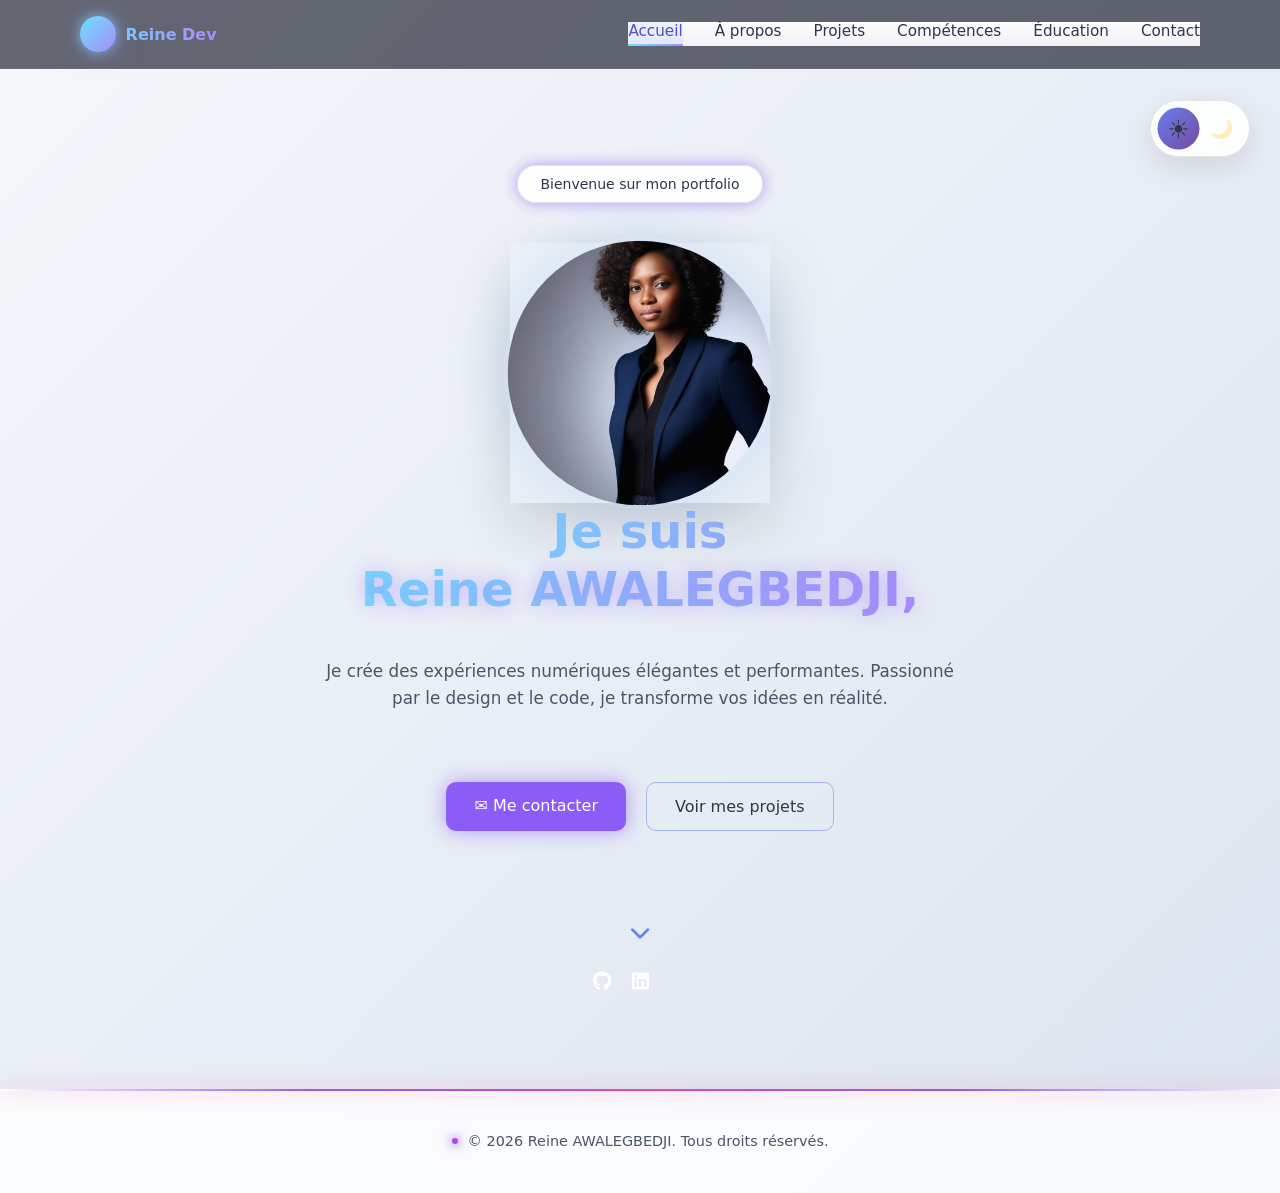
==== index.html @ 07e27770 "Add files via upload" ====
<!DOCTYPE html>
<html lang="fr">
<head>
  <meta charset="UTF-8">
  <meta name="viewport" content="width=device-width, initial-scale=1.0">
   <meta name="description" content="Bienvenue sur mon portfolio de développeuse web. Découvrez mes projets, compétences et parcours académique. Contactez-moi pour collaborer sur vos idées numériques.">
   <meta name="keywords" content="Reine Dev, portfolio, développeuse web, projets, compétences, éducation, contact">
   <meta name="author" content="Reine Awalegbedji">
  <title>Reine | Portfolio</title>
  <link rel="stylesheet" href="style.css">
  <link rel="stylesheet" href="responsive.css">
  <link rel="stylesheet" href="theme.css">
  <link rel="stylesheet" href="mobile-menu.css">
  <link
  rel="stylesheet"
  href="https://cdnjs.cloudflare.com/ajax/libs/font-awesome/6.5.1/css/all.min.css"
/>

</head>
<body>

<div class="page-transition">

  
  <header class="header">
  <div class="header-inner">

    <!-- LOGO -->
    <div class="logo">
      <span class="logo-icon"></span>
      <span class="logo-text">Reine Dev</span>
    </div>

    <!-- NAVIGATION -->
    <nav class="nav">
      <a href="index.html" class="active">Accueil</a>
      <a href="apropos.html">À propos</a>
      <a href="projets.html">Projets</a>
      <a href="competences.html">Compétences</a>
      <a href="education.html"> Éducation</a>
      <a href="contact.html">Contact</a>
    </nav>

  </div>
</header>


<section class="home-hero">
  <div class="hero-profile">

  <!-- Badge -->
  <div class="welcome-badge">
    Bienvenue sur mon portfolio
  </div>

  <!-- Photo -->
  <div class="profile-wrapper">
    <div class="halo"></div>
    <img src="photo-reine.jpg" alt="Photo de profil" class="profile-img">
  </div>

  <!-- Titre -->
  <h1 class="hero-title">
    Je suis <br>
    <span>Reine AWALEGBEDJI,</span>
  </h1>

  <!-- Slogan -->
  <p class="hero-text">
    Je crée des expériences numériques élégantes et performantes.
    Passionné par le design et le code, je transforme vos idées en réalité.
  </p>

  <!-- Boutons -->
  <div class="hero-buttons">
    <a href="contact.html" class="btn btn-primary">
      ✉ Me contacter
    </a>

    <a href="projets.html" class="btn btn-outline">
      Voir mes projets
    </a>
  </div>

<!-- Flèche -->
<div class="scroll-indicator">
  <i class="fas fa-chevron-down"></i>
</div>

 <!-- Réseaux sociaux -->
  <div class="socials hero-socials">
   <a href=""><i class="fab fa-github"></i></a>
   <a href="www.linkedin.com/in/reine-awalegbedji-b7b94b384"><i class="fab fa-linkedin"></i></a>
   <a href="mailto:ayawaviawalebgedji@gmail.com"><i class="fas fa-envelope"></i></a>
  </div>

  
 
</section>

<footer class="footer">
  <div class="pulse-dot"></div>
  <p class="copyright">
    <span class="glow-dot"></span>
    © 2026 Reine AWALEGBEDJI. Tous droits réservés.
  </p>
  
</footer>


</div>

<script src="index.js"></script>
<script src="theme.js"></script>
<script src="mobile-menu.js"></script>
</body>
</html>
---- style.css ----
/* =========================
   RESET & BASE
========================= */
* {
  margin: 0;
  padding: 0;
  box-sizing: border-box;
  font-family: "Inter", system-ui, sans-serif;
  max-width: 100%;
}

html, body {
  overflow-x: hidden;
  max-width: 100vw;
  width: 100%;
}

body {
  background: radial-gradient(circle at top, #0f172a, #020617);
  color: #e5e7eb;
  min-height: 100vh;
}

/* =========================
   VARIABLES – NEON AURORA
========================= */
:root {
  --primary: #6ae3ff;
  --secondary: #a78bfa;
  --accent: #22d3ee;
  --text: #e5e7eb;
  --muted: #9ca3af;
  --card-bg: rgba(15, 23, 42, 0.6);
  --blur: blur(14px);
}

/* =========================
   PAGE TRANSITION
========================= */
.page-transition {
  opacity: 0;
  transform: translateY(16px) scale(0.98);
  animation: pageIn 0.9s cubic-bezier(0.4, 0, 0.2, 1) forwards;
}

@keyframes pageIn {
  to {
    opacity: 1;
    transform: translateY(0) scale(1);
  }
}

.fade-out {
  opacity: 0;
  transform: translateY(-16px) scale(0.98);
  transition: all 0.45s cubic-bezier(0.4, 0, 0.2, 1);
}

/* =========================
   NAVBAR
========================= */
.navbar {
  display: flex;
  justify-content: center;
  gap: 2rem;
  padding: 1.5rem;
  position: sticky;
  top: 0;
  background: rgba(2, 6, 23, 0.7);
  backdrop-filter: var(--blur);
  z-index: 100;
}

.navbar a {
  color: var(--text);
  text-decoration: none;
  font-weight: 500;
  position: relative;
  padding-bottom: 6px;
}

.navbar a::after {
  content: "";
  position: absolute;
  left: 0;
  bottom: 0;
  width: 0;
  height: 2px;
  background: linear-gradient(90deg, var(--primary), var(--secondary));
  transition: width 0.3s ease;
}

.navbar a:hover::after {
  width: 100%;
}

/* =========================
   SECTIONS
========================= */
section {
  max-width: 1000px;
  margin: 4rem auto;
  padding: 0 1.5rem;
}

h1, h2 {
  font-weight: 700;
  margin-bottom: 1rem;
}

h1 {
  font-size: 2.5rem;
  background: linear-gradient(90deg, var(--primary), var(--secondary));
  -webkit-background-clip: text;
  -webkit-text-fill-color: transparent;
}

p {
  color: var(--muted);
  line-height: 1.7;
}

/* =========================
   HERO / PHOTO
========================= */
.hero {
  text-align: center;
  margin-top: 3rem;
}

.hero img {
  width: 160px;
  height: 160px;
  border-radius: 50%;
  object-fit: cover;
  border: 3px solid transparent;
  background:
    linear-gradient(#020617, #020617) padding-box,
    linear-gradient(90deg, var(--primary), var(--secondary)) border-box;
  box-shadow:
    0 0 20px rgba(106, 227, 255, 0.25),
    0 0 40px rgba(167, 139, 250, 0.15);
  margin-bottom: 1.5rem;
}

/* =========================
   CARDS (Compétences / Projets)
========================= */
.grid {
  display: grid;
  grid-template-columns: repeat(auto-fit, minmax(260px, 1fr));
  gap: 1.5rem;
  margin-top: 2rem;
}

.card {
  background: var(--card-bg);
  backdrop-filter: var(--blur);
  padding: 1.5rem;
  border-radius: 16px;
  border: 1px solid rgba(255,255,255,0.05);
  transition: transform 0.3s ease, box-shadow 0.3s ease;
}

.card:hover {
  transform: translateY(-6px);
  box-shadow:
    0 0 20px rgba(106, 227, 255, 0.2),
    0 0 40px rgba(167, 139, 250, 0.15);
}

.card h3 {
  margin-bottom: 0.5rem;
  color: var(--primary);
}

/* =========================
   TAGS TECH
========================= */
.tags {
  margin-top: 1rem;
  display: flex;
  flex-wrap: wrap;
  gap: 0.5rem;
}

.tag {
  padding: 0.3rem 0.7rem;
  border-radius: 999px;
  font-size: 0.75rem;
  background: linear-gradient(90deg, rgba(106,227,255,0.2), rgba(167,139,250,0.2));
  color: var(--text);
}

/* =========================
   CONTACT
========================= */
.contact {
  text-align: center;
}

.contact a {
  color: var(--primary);
  text-decoration: none;
  font-weight: 500;
}

/* =========================
   FOOTER
========================= */
footer {
  text-align: center;
  padding: 2rem;
  color: var(--muted);
  font-size: 0.9rem;
}


/* =========================
   HEADER PREMIUM STICKY
========================= */
.header {
  position: sticky;
  top: 0;
  z-index: 999; /* couche haute */
  backdrop-filter: blur(14px);
  background: rgba(2, 6, 23, 0.6);
  border-bottom: 1px solid rgba(255,255,255,0.06);
}

.header-inner {
  max-width: 1200px;
  margin: 0 auto;
  padding: 1rem 2.5rem;
  display: flex;
  align-items: center;
  justify-content: space-between;
}

/* =========================
   LOGO
========================= */
.logo {
  display: flex;
  align-items: center;
  gap: 0.6rem;
  cursor: pointer;
}

.logo-icon {
  width: 36px;
  height: 36px;
  border-radius: 50%;
  background: linear-gradient(135deg, var(--primary), var(--secondary));
  box-shadow:
    0 0 12px rgba(106,227,255,0.6),
    0 0 24px rgba(167,139,250,0.5);
}

.logo-text {
  font-weight: 600;
  font-size:    1rem;
  color: #ffffff;
}

/* =========================
   NAVIGATION
========================= */
.nav {
  display: flex;
  gap: 2rem;
}

.nav a {
  color: rgba(255,255,255,0.85);
  text-decoration: none;
  font-size: 0.95rem;
  position: relative;
  padding-bottom: 6px;
  transition: color 0.3s ease;
}

.nav a:hover {
  color: #ffffff;
}

.nav a::after {
  content: "";
  position: absolute;
  left: 0;
  bottom: 0;
  width: 0;
  height: 2px;
  background: linear-gradient(90deg, var(--primary), var(--secondary));
  transition: width 0.3s ease;
}

.nav a:hover::after,
.nav a.active::after {
  width: 100%;
}


.logo {
  font-weight: 700;
  font-size: 25px;
  background: linear-gradient(90deg, var(--primary), var(--secondary));
  -webkit-background-clip: text;
  -webkit-text-fill-color: transparent;
}
.logo:hover{
    color: rgb(139, 139, 231);
    text-shadow: 0 0 25px  rgb(32, 84, 117),
                 0 0 50px  rgb(32,84, 117) ;
    transform: scale(1.1);
}

.navbar a.active {
  color: var(--primary);
}

/* =========================
   HOME HERO
========================= */
.home-hero {
  min-height: calc(100vh - 120px);
  display: flex;
  flex-direction: column;
  align-items: center;
  justify-content: center;
  text-align: center;
  padding: 2rem;
}

.badge {
  padding: 0.5rem 1.2rem;
  border-radius: 999px;
  border: 1px solid rgba(167,139,250,0.4);
  color: var(--primary);
  margin-bottom: 2rem;
}

/* =========================
   PHOTO GLOW
========================= */
.photo-container {
  width: 200px;
  height: 200px;
  border-radius: 50%;
  padding: 6px;
  background: radial-gradient(circle, var(--secondary), transparent 70%);
  margin-bottom: 2rem;
}

.photo-container img {
  width: 100%;
  height: 100%;
  border-radius: 50%;
  object-fit: cover;
}

/* =========================
   TITRES
========================= */
.home-hero h1 {
  font-size: 3rem;
  font-weight: 700;
  line-height: 1.2;
}

.home-hero h1 span {
  color: var(--secondary);
  text-shadow: 0 0 20px rgba(167,139,250,0.6);
}

.home-hero p {
  max-width: 650px;
  margin: 1.5rem auto 2.5rem;
  color: var(--muted);
}

.welcome-badge {
  padding: 10px 22px;
  border-radius: 999px;
  border: 1px solid var(--violet);
  color: #fff;
  font-size: 14px;
  background: rgba(139, 92, 246, 0.1);
  box-shadow: 0 0 15px rgba(139, 92, 246, 0.6);
  margin-bottom: 40px;
}

.hero-profile {
  display: flex;
  flex-direction: column;
  align-items: center;
  position: relative;
}
  
/* TITRE +GLOW */
.hero-title h1 {
  font-size: 3.5rem;
  font-weight: 700;
  color: white;
  text-align: center;
  margin-top: 40px;
}

.hero-title span {
  color: var(--violet);
  text-shadow:
    0 0 10px rgba(139,92,246,0.8),
    0 0 25px rgba(139,92,246,0.6);
}


/* Slogan (lisible , élégant) */
.hero-text {
  max-width: 700px;
  text-align: center;
  color: #b6bdd6;
  margin-top: 20px;
  font-size: 1.05rem;
  line-height: 1.6;
}

.profile-wrapper {
  
     position: relative;
  width: 260px;
  height: 260px;
  display: flex;
  align-items: center;
  justify-content: center;
  cursor: pointer;
}

/* PHOTO */
.profile-wrapper img {
  width: 100%;
  height: 100%;
  object-fit: cover;
  border-radius: 50%;
  position: relative;
  z-index: 2;
}

/* HALO PRINCIPAL */
.glow-ring {
  position: absolute;
  inset: -18px;
  border-radius: 50%;
  background:
    radial-gradient(circle,
      rgba(167,139,250,0.65),
      rgba(124,58,237,0.35),
      transparent 70%);
  filter: blur(12px);
  z-index: 1;
  opacity: 0.9;
  transition: transform 0.4s ease, opacity 0.4s ease;
}
/*Rayon de lumière secondaire */
.profile-wrapper::before,
.profile-wrapper::after {
  content: "";
  position: absolute;
  inset: -35px;
  border-radius: 50%;
  border: 2px solid rgba(167,139,250,0.35);
  opacity: 0;
  transform: scale(0.8);
}

.profile-wrapper.active::before {
  animation: pulse 1.2s ease-out;
}

.profile-wrapper.active::after {
  animation: pulse 1.2s ease-out 0.2s;
}

.profile-img {
  width: 180px;
  height: 180px;
  border-radius: 50%;
  object-fit: cover;
  z-index: 1;
  border: 4px solid rgba(255,255,255,0.1);
}

.profile-wrapper:hover .halo {
  background: radial-gradient(
    circle,
    rgba(59,130,246,0.9),
    rgba(139,92,246,0.7),
    transparent 70%
  );
  transform: scale(1.1);
}

.profile-wrapper.active .halo {
  animation: pulse 0.8s ease-out;
}

@keyframes pulse {
  0% {
    transform: scale(1);
    opacity: 0.8;
  }
  50% {
    transform: scale(1.3);
    opacity: 1;
  }
  100% {
    transform: scale(1);
    opacity: 0.8;
  }
}


.halo {
  position: absolute;
  width: 100%;
  height: 100%;
  border-radius: 50%;
  background: radial-gradient(
    circle,
    rgba(139,92,246,0.8),
    rgba(59,130,246,0.6),
    transparent 70%
  );
  filter: blur(35px);
  z-index: 0;
  transition: all 0.6s ease;
}


@keyframes pulse {
  0% {
    opacity: 0.9;
    transform: scale(0.8);
  }
  100% {
    opacity: 0;
    transform: scale(1.3);
  }
}

/* =========================
   BOUTONS
========================= */
.buttons {
  display: flex;
  gap: 1rem;
}

.btn {
  padding: 0.8rem 1.6rem;
  border-radius: 10px;
  text-decoration: none;
  font-weight: 500;
  transition: all 0.3s ease;
}

/* Bouton principal */
.btn-primary {
  background: var(--violet);
  color: white;
  padding: 14px 28px;
  border-radius: 10px;
  font-weight: 500;
  box-shadow: 0 0 20px rgba(139,92,246,0.6);
  transition: transform 0.3s;
}

.btn-primary:hover {
  transform: translateY(-3px);
}

/* Bouton outline */
.btn-outline {
  border: 1px solid var(--violet);
  color: white;
  padding: 14px 28px;
  border-radius: 10px;
  transition: all 0.3s ease;
}

.btn-outline:active {
  background: #ec4899;
  border-color: #ec4899;
}



.btn.outline:hover {
  border-color: var(--secondary);
}

.hero-buttons {
  display: flex;
  gap: 20px;          /* 👈 espace net entre les boutons */
  margin-top: 30px;
  justify-content: center;
  flex-wrap: wrap;   /* mobile friendly */
}


/* =========================
   ICONS
========================= */

.socials {
  display: flex;
  gap: 20px;
  margin-top: 30px;
}

.socials a {
  color: white;
  font-size: 1.2rem;
  opacity: 0.8;
  transition: all 0.3s;
}

.socials a:hover {
  color: var(--violet);
  opacity: 1;
  text-shadow: 0 0 12px rgba(139,92,246,0.8);
}

.hero-socials {
  margin-top: 25px;
  display: flex;
  gap: 20px;
  justify-content: center;
}


.icons {
  margin-top: 3rem;
  display: flex;
  gap: 1.5rem;
  font-size: 1.2rem;
  opacity: 0.6;
}
:root {
  --violet: #8b5cf6;
  --blue: #3b82f6;
  --dark-bg: #0b0f1a;
}

.scroll-indicator {
  margin-top: 90px ;
  font-size: 1.3rem;
  color: var(--violet);
  animation: bounce 1.5s infinite;
}

@keyframes bounce {
  0%, 100% { transform: translateY(0); }
  50% { transform: translateY(10px); }
}


.footer {
  
  position: relative;
  padding: 40px 0;
  text-align: center;
}

/* Ligne de séparation */
.footer::before {
  content: "";
  position: absolute;
  top: 0;
  left: 50%;
  transform: translateX(-50%);
  width: 120%;
  height: 2px;
  background: linear-gradient(
    90deg,
    transparent,
    #8b5cf6,
    #ec4899,
    #8b5cf6,
    transparent
  );
  box-shadow: 0 0 20px rgba(236,72,153,0.8);
}

.copyright {
  display: flex;
  align-items: center;
  justify-content: center;
  gap: 10px;
  color: #cbd5f5;
  font-size: 0.9rem;
}

.glow-dot {
  width: 6px;
  height: 6px;
  border-radius: 50%;
  background: #aa48ec;
  box-shadow:
    0 0 8px #a037dd,
    0 0 16px #8b5cf6;
  animation: pulseDot 2s infinite ease-in-out;
}
@keyframes pulseDot {
  0% {
    transform: scale(1);
    opacity: 0.7;
  }
  50% {
    transform: scale(1.6);
    opacity: 1;
  }
  100% {
    transform: scale(1);
    opacity: 0.7;
  }
}


/*ABOUT*/
.about-section{
  padding: 50px 20px;
  max-width: 1400px;
  margin:0 auto;
}
.container{
  width: 100%;
}
/* HEADER */
.about-header {
    text-align: center;
    margin-bottom: 80px;
}

.glow-title {
    font-size: 52px;
    font-weight: 700;
    background: linear-gradient(90deg, #7f5af0, #00c6ff);
    -webkit-background-clip: text;
    -webkit-text-fill-color: transparent;
    animation: glowPulse 2s ease-in-out infinite alternate;
    text-align: center;
}

@keyframes glowPulse {
    from { text-shadow: 0 0 10px rgba(127,90,240,0.5); }
    to { text-shadow: 0 0 30px rgba(0,198,255,0.9); }
}
.section-subtitle{
  font-size: 1.5rem;
  font-weight: 500;
  margin-bottom: 25px;
  background: linear-gradient(135deg,#667eea 0%,#764ba2 100% );
-webkit-background-clip: text;
-webkit-text-fill-color: transparent;
background-clip: text;
text-align: center;
}

/* TEXTE ET IMAGE*/

    .about-content{
      display: flex;
      align-items: center;
      gap: 10px;
      justify-content: center;
      margin-bottom: 50px;
    grid-template-columns: 1fr 1fr;

 }

  .about-text{
    padding-right: 0px;
    max-width: 520px;
  }

  .intro-text{
    font-size: 1.15rem;
    font-weight: 300;
    margin-bottom: 10px;
    color: #e0e0e0;
    line-height: 1.5;
  }

  .description{
    font-size: 1.15rem;
    margin-bottom: 10px;
    color: #b8b8b8;
    line-height: 1.5;
  }

.about-image{
  position: relative;
  
}
.image-wrapper{
  border-radius: 20px;
  overflow: hidden;
  box-shadow: 0 20px 60px rgba(0,0,0,0.5);
  transition: transform 0.3s ease, box-shadow;
  background: linear-gradient(135deg,rgba(102,126, 234 ,0.1),rgba(118,75,162,0.1));
  border: 1px solid rgba(255, 255, 255, 0.1);
  max-height: 400px;
  max-width: 400px;
}
.image-wrapper:hover{
transform: translateY(-10px);
box-shadow: 0 30px 80px rgba(102, 126, 234, 0.3);
}
.profile-image{
  width: 100%;
  height: 100%;
  display: block;
  object-fit: cover;
  object-position: center;
}
  /*CARDES*/
  .about-cards{
    display: grid;
    grid-template-columns: repeat(4, 1fr);
    gap: 25px;
    margin-top: 40px;

  }
  .card{
    background: rgba(255,255,255,0.05);
    backdrop-filter: blur(10px);
    border: 1px solid rgba(255,255,255,0.1);
    border-radius: 20px;
    padding: 10px;
    transition: all 0.3s ease;
    position: relative;
    overflow:hidden ;
  }
  .card::before{
    content: '';
    position: absolute;
    top: 0;
    left: 0;
    width: 100%;
    height: 100%;
    background: linear-gradient(135deg, rgba(102, 126, 234,0.1));
    opacity: 0;
    transition: opacity 0.3s ease;
  }
  .card:hover{
    transform: translateY(-5px);
    box-shadow: 0 20px 40px rgba(102,126,234,0.2);
    border-color: rgba(102,126,234,0.5);
  }
  .card:hover::before{
    opacity: 1;
  }
  .card-icon{
    font-size: 2.5rem;
    margin-bottom: 20px;
    position: relative;
    z-index: 1;
  }
  .card-title{
    font-size: 1.5rem;
    font-weight: 600;
    margin-bottom: 15px;
    color: #fff;
    position: relative;
    z-index: 1;
  }
  .card-description{
    font-size: 1rem;
    color: #b8b8b8;
    line-height: 1.6;
    position: relative;
    z-index: 1;
  }
  .card-text{
    display: flex;
    flex-direction: column;
  }
  .card-text h3{
    margin: 0;
    font-size: 18px;
  }
  .card-text a{
    margin: 4px 0 0;
    color: #cbd5e1;
    font-size: 15px;
  }

  /* =========================
  CONTACT========================= */


.contact-section {
    padding: 50px 85px;
    max-width: 1200px;
    margin: 0 auto;
}

.container {
    width: 100%;
    display: block;
    grid-template-columns: 20px 20px;
    gap: 90px;
    align-items: start;
}

.page-title {
    font-size: 3rem;
    font-weight: 700;
    margin-bottom: 20px;
    background: linear-gradient(135deg, #667eea 0%, #764ba2 100%);
    -webkit-background-clip: text;
    -webkit-text-fill-color: transparent;
    background-clip: text;
}

.page-subtitle {
    font-size: 1.1rem;
    color: #b8b8b8;
    margin-bottom: 50px;
    max-width: 700px;
}

/* Layout principal */
.contact-content {
    display: grid;
    grid-template-columns: 420px 520px;
    gap: 90px;
    align-items: start;
}

/* Formulaire */
.form-container {
    background: rgba(255, 255, 255, 0.03);
    backdrop-filter: blur(15px);
    
    border-radius: 20px;
    padding: 40px;
    transition: all 0.3s ease;
    width: 100%;
    border: 1px solid rgba(127, 90, 240, 0.6);

    box-shadow:
        0 0 40px rgba(112, 7, 199, 0.35);

    
         max-width: 520px;   /* largeur du formulaire */
    width: 100%;
    max-height: 920px;

     
}

.form-title {
    font-size: 1.8rem;
    margin-bottom: 30px;
    color: #fff;
    
}

.contact-form {
    display: flex;
    flex-direction: column;
    gap: 60px;

 
}
.contact-form button {
    width: 100%;
    padding: 16px;
    border-radius: 14px;
    border: none;

    background: linear-gradient(90deg, #5064d8, #5d079b);
    color: white;
    font-weight: 600;
    font-size: 16px;

    box-shadow: 0 0 25px rgba(106, 4, 201, 0.7);
    cursor: pointer;
    transition: 0.3s ease ;
}

.contact-form button:hover {
    transform: translateY(-2px);
    box-shadow: 0 0 35px rgb(119, 78, 243);
}

.contact-form input,
.contact-form textarea {
    margin-bottom: 18px;
}



.info-form{
  display: flex;
  flex-direction: column;
  gap: 10px;
}

.form-group {
    display: flex;
    flex-direction: column;
    gap: 10px;
}

.form-group label {
    font-size: 0.95rem;
    color: #e0e0e0;
    font-weight: 600;
}

.form-group input,
.form-group textarea {
    background: rgba(0, 0,0, 0.25);
    border: 1px solid rgba(255, 255, 255, 0.15);
    border-radius: 10px;
    padding: 14px 18px;
    font-size: 1rem;
    font-family: inherit;
    transition: all 0.3s ease;

    width: 100%;
    
    margin-bottom: 0;
    border: 1px solid rgba(127,90,240,0.3);
    color: white;

    
}

.form-group input::placeholder,
.form-group textarea::placeholder {
    color: rgba(255, 255, 255, 0.4);
}

.form-group input:focus,
.form-group textarea:focus {
    outline: none;
    border-color: #8c48b9;
    background: rgba(255, 255, 255, 0.12);
    box-shadow: 0 0 0 3px rgba(102, 126, 234, 0.1);
}

.form-group textarea {
    resize: vertical;
    min-height: 150px;

    resize: none;
}

.submit-btn {
    background: linear-gradient(135deg, #667eea 0%, #764ba2 100%);
    border: none;
    border-radius: 10px;
    padding: 16px 30px;
    color: #fff;
    font-size: 1.05rem;
    font-weight:100;
    cursor: pointer;
    display: flex;
    align-items: center;
    justify-content: center;
    gap: 10px;
    transition: all 0.3s ease;
    margin-top: 10px;
}

.submit-btn:hover {
    transform: translateY(-2px);
    box-shadow: 0 10px 30px rgba(102, 126, 234, 0.4);
}

.submit-btn:active {
    transform: translateY(0);
}

/* Cartes d'information */
.info-container {
    display: flex;
    flex-direction: column;
    gap: 20px;
    max-width: 400px;
}

.contact-card {
    background: rgba(255, 255, 255, 0.03);
    backdrop-filter: blur(12px);
    border: 1px solid rgba(127, 90, 240, 0.35);
    border-radius: 16px;
    transition: all 0.3s ease;
    width: 100%;
    display: flex;
    align-items: flex-start;
    gap: 16px;
    padding: 18px 20px;   /* plus compact */
    margin-bottom: 18px;
    box-shadow: 0 0 18px rgba(127,90,240,0.25);
    max-width: 380px;   /* 🔥 taille exacte des cards */
}
.contact-card div{
  display: flex;
  flex-direction: column;
  justify-content: center;
}

.contact-card:hover {
    transform: translateY(-5px);
    box-shadow: 0 10px 30px rgba(102, 126, 234, 0.2);
    border-color: rgba(102, 126, 234, 0.5);
}

.contact-icon {
    width: 42px;
    height: 42px;
    margin-bottom: 15px;
    border-radius: 12px;
    display: flex;
    align-items: center;
    justify-content: center;
    background: radial-gradient(circle, rgba(127,90,240,0.6), transparent);
    box-shadow:
        0 0 14px rgba(127,90,240,0.8);
    font-size: 18px;

    
}

.contact-icon svg {
    color: #667eea;
}

.contact-card h3 {
    font-size: 1.2rem;
    margin-bottom: 5px;
    color: #fff;
    
}

.contact-card p {
    font-size: 1rem;
    color: #b8b8b8;
    margin-top: 10px;
    
}
.availability-card {
    background: linear-gradient(135deg, rgba(102, 126, 234, 0.15), rgba(118, 75, 162, 0.15));
    backdrop-filter: blur(10px);
    border: 1px solid rgba(102, 126, 234, 0.3);
    border-radius: 15px;
    padding: 25px;
    color: #cbd5e1;
    line-height: 1.7;

    background: none;
    border: none;
    box-shadow: none;
}

.availability-card h3 {
    font-size: 1.2rem;
    margin-bottom: 12px;
    
    color: #cbd5e1;
    line-height: 1.7;
    background: none;
    border: none;
}

.availability-card p {
    font-size: 0.95rem;
    margin-bottom: 10px;
     color: #cbd5e1;
    line-height: 1.7;
}

.availability-card p:last-child {
    margin-bottom: 0;
}






  






/* =========================
  Projets========================= */

.projects-section {
    padding: 50px 20px;
    max-width: 1200px;
    margin: 0 auto;
}

.container {
    width: 100%;
}

.page-title {
    font-size: 3rem;
    font-weight: 700;
    margin-bottom: 20px;
    text-align: center;
    background: linear-gradient(135deg, #667eea 0%, #764ba2 100%);
    -webkit-background-clip: text;
    -webkit-text-fill-color: transparent;
    background-clip: text;
}

.page-subtitle {
    font-size: 1.1rem;
    color: #b8b8b8;
    margin-bottom: 60px;
    text-align: center;
    max-width: 700px;
    margin-left: auto;
    margin-right: auto;
}

/* Grille de projets */
.projects-grid {
    display: grid;
    grid-template-columns: repeat(2, 1fr);
    gap: 30px;
    margin-top: 50px;
}

/* Carte de projet */
.project-card {
    background: rgba(255, 255, 255, 0.05);
    backdrop-filter: blur(10px);
    border: 1px solid rgba(255, 255, 255, 0.1);
    border-radius: 20px;
    overflow: hidden;
    transition: all 0.3s ease;
    display: flex;
    flex-direction: column;
}

.project-card:hover {
    transform: translateY(-10px);
    box-shadow: 0 20px 40px rgba(102, 126, 234, 0.3);
    border-color: rgba(102, 126, 234, 0.5);
}

/* Image du projet */
.project-image {
    width: 100%;
    height: 250px;
    overflow: hidden;
    position: relative;
    cursor: pointer;
}

.project-image img {
    width: 100%;
    height: 100%;
    object-fit: cover;
    transition: transform 0.3s ease, filter 0.3s ease;
}

.project-card:hover .project-image img {
    transform: scale(1.1);
    filter: brightness(0.8);
}

/* Contenu du projet */
.project-content {
    padding: 25px;
    display: flex;
    flex-direction: column;
    gap: 15px;
    flex: 1;
}

.project-title {
    font-size: 1.5rem;
    font-weight: 600;
    color: #fff;
    margin-bottom: 5px;
}

.project-description {
    font-size: 1rem;
    color: #b8b8b8;
    line-height: 1.6;
    flex: 1;
}

/* Badges de technologies */
.tech-badges {
    display: flex;
    flex-wrap: wrap;
    gap: 8px;
    margin-top: 10px;
}

.badge {
    background: rgba(102, 126, 234, 0.2);
    color: #9db4ff;
    padding: 6px 14px;
    border-radius: 20px;
    font-size: 0.85rem;
    font-weight: 500;
    border: 1px solid rgba(102, 126, 234, 0.3);
    transition: all 0.3s ease;
}

.badge:hover {
    background: rgba(102, 126, 234, 0.3);
    border-color: rgba(102, 126, 234, 0.5);
    transform: translateY(-2px);
}

/* Boutons d'actions */
.project-actions {
    display: flex;
    gap: 12px;
    margin-top: 15px;
}

.btn-code,
.btn-demo {
    flex: 1;
    padding: 12px 20px;
    border-radius: 10px;
    font-size: 1rem;
    font-weight: 600;
    text-decoration: none;
    display: flex;
    align-items: center;
    justify-content: center;
    gap: 8px;
    transition: all 0.3s ease;
    cursor: pointer;
}

.btn-code {
    background: rgba(255, 255, 255, 0.08);
    color: #fff;
    border: 1px solid rgba(255, 255, 255, 0.2);
}

.btn-code:hover {
    background: rgba(255, 255, 255, 0.15);
    border-color: rgba(255, 255, 255, 0.3);
    transform: translateY(-2px);
}

.btn-demo {
    background: linear-gradient(135deg, #667eea 0%, #764ba2 100%);
    color: #fff;
    border: none;
}

.btn-demo:hover {
    transform: translateY(-2px);
    box-shadow: 0 10px 25px rgba(102, 126, 234, 0.4);
}






/* Modal pour l'image */
.modal {
    display: none;
    position: fixed;
    z-index: 1000;
    left: 0;
    top: 0;
    width: 100%;
    height: 100%;
    overflow: auto;
    background-color: rgba(0, 0, 0, 0.95);
    animation: fadeIn 0.3s ease;
}

@keyframes fadeIn {
    from {
        opacity: 0;
    }
    to {
        opacity: 1;
    }
}

.modal.show {
    display: flex;
    justify-content: center;
    align-items: center;
}

.modal-content {
    max-width: 90%;
    max-height: 90vh;
    object-fit: contain;
    animation: zoomIn 0.3s ease;
    border-radius: 10px;
    box-shadow: 0 25px 80px rgba(0, 0, 0, 0.8);
}

@keyframes zoomIn {
    from {
        transform: scale(0.7);
        opacity: 0;
    }
    to {
        transform: scale(1);
        opacity: 1;
    }
}

.modal-close {
    position: absolute;
    top: 30px;
    right: 45px;
    color: #fff;
    font-size: 50px;
    font-weight: 300;
    transition: all 0.3s ease;
    cursor: pointer;
    z-index: 1001;
    width: 50px;
    height: 50px;
    display: flex;
    align-items: center;
    justify-content: center;
}

.modal-close:hover {
    color: #667eea;
    transform: rotate(90deg);
}


/* =========================
  COMPETENCES========================= */
  

.skills-section {
    padding: 50px 20px;
    max-width: 1200px;
    margin: 0 auto;
}

.container {
    width: 100%;
}

.page-title {
    font-size: 3rem;
    font-weight: 700;
    margin-bottom: 20px;
    text-align: center;
    background: linear-gradient(135deg, #667eea 0%, #764ba2 100%);
    -webkit-background-clip: text;
    -webkit-text-fill-color: transparent;
    background-clip: text;
    opacity: 0;
    transform: translateY(-30px);
}

.page-subtitle {
    font-size: 1.1rem;
    color: #b8b8b8;
    margin-bottom: 60px;
    text-align: center;
    max-width: 700px;
    margin-left: auto;
    margin-right: auto;
    opacity: 0;
    transform: translateY(-20px);
}

/* Grille de compétences */
.skills-grid {
    display: grid;
    grid-template-columns: repeat(2, 1fr);
    gap: 30px;
    margin-bottom: 80px;
}

/* Catégorie de compétences */
.skill-category {
    background: rgba(255, 255, 255, 0.05);
    backdrop-filter: blur(10px);
    border: 1px solid rgba(255, 255, 255, 0.1);
    border-radius: 20px;
    padding: 30px;
    transition: all 0.3s ease;
    opacity: 0;
    transform: translateY(40px);
}

.skill-category:hover {
    transform: translateY(-5px);
    box-shadow: 0 20px 40px rgba(102, 126, 234, 0.2);
    border-color: rgba(102, 126, 234, 0.5);
}

.category-title {
    font-size: 1.5rem;
    font-weight: 600;
    margin-bottom: 20px;
    color: #9db4ff;
}

.skills-list {
    display: flex;
    flex-wrap: wrap;
    gap: 12px;
}

.skill-badge {
    background: rgba(255, 255, 255, 0.08);
    color: #e0e0e0;
    padding: 10px 18px;
    border-radius: 8px;
    font-size: 0.95rem;
    font-weight: 500;
    border: 1px solid rgba(255, 255, 255, 0.15);
    transition: all 0.3s ease;
    cursor: default;
}

.skill-badge:hover {
    background: rgba(102, 126, 234, 0.2);
    border-color: rgba(102, 126, 234, 0.5);
    color: #9db4ff;
    transform: translateY(-3px);
}

/* Statistiques */
.stats-container {
    display: grid;
    grid-template-columns: repeat(4, 1fr);
    gap: 30px;
    margin-top: 60px;
}

.stat-item {
    text-align: center;
    padding: 30px;
    background: rgba(255, 255, 255, 0.03);
    backdrop-filter: blur(10px);
    border: 1px solid rgba(255, 255, 255, 0.08);
    border-radius: 15px;
    transition: all 0.3s ease;
    opacity: 0;
    transform: scale(0.8);
}

.stat-item:hover {
    transform: scale(1.05);
    background: rgba(102, 126, 234, 0.1);
    border-color: rgba(102, 126, 234, 0.3);
}

.stat-number {
    font-size: 3rem;
    font-weight: 700;
    background: linear-gradient(135deg, #667eea 0%, #764ba2 100%);
    -webkit-background-clip: text;
    -webkit-text-fill-color: transparent;
    background-clip: text;
    margin-bottom: 10px;
}

.stat-number::after {
    content: '+';
}

.stat-label {
    font-size: 1rem;
    color: #b8b8b8;
}

/* Animations */
@keyframes fadeInUp {
    from {
        opacity: 0;
        transform: translateY(40px);
    }
    to {
        opacity: 1;
        transform: translateY(0);
    }
}

@keyframes fadeInDown {
    from {
        opacity: 0;
        transform: translateY(-30px);
    }
    to {
        opacity: 1;
        transform: translateY(0);
    }
}

@keyframes scaleIn {
    from {
        opacity: 0;
        transform: scale(0.8);
    }
    to {
        opacity: 1;
        transform: scale(1);
    }
}

/* Classes d'animation */
.animate-title {
    animation: fadeInDown 0.8s ease forwards;
}

.animate-subtitle {
    animation: fadeInDown 0.8s ease 0.2s forwards;
}

.animate-category {
    animation: fadeInUp 0.6s ease forwards;
}

.animate-stat {
    animation: scaleIn 0.6s ease forwards;
}







/* Styles spécifiques pour la page Éducation */

/* Layout principal */
.education-content {
    display: grid;
    grid-template-columns: 1fr 1.5fr;
    gap: 50px;
    align-items: start;
    margin-bottom: 80px;
}

/* Image éducation */
.education-image {
    position: sticky;
    top: 100px;
}

.edu-image {
    width: 100%;
    height: auto;
    border-radius: 20px;
    display: block;
}

.image-overlay {
    position: absolute;
    bottom: 20px;
    left: 20px;
    right: 20px;
    background: rgba(15, 12, 41, 0.9);
    backdrop-filter: blur(10px);
    border-radius: 15px;
    padding: 20px;
    border: 1px solid rgba(102, 126, 234, 0.3);
    text-align: center;
}

.overlay-icon {
    font-size: 2.5rem;
    margin-bottom: 10px;
}

.overlay-text {
    color: #9db4ff;
    font-size: 1.1rem;
    font-weight: 600;
    margin: 0;
}

/* Timeline */
.timeline-container {
    position: relative;
    padding-left: 40px;
}

.timeline-container::before {
    content: '';
    position: absolute;
    left: 0;
    top: 0;
    bottom: 0;
    width: 3px;
    background: linear-gradient(180deg, #667eea, #764ba2);
}

.timeline-item {
    position: relative;
    margin-bottom: 50px;
    padding-bottom: 30px;
}

.timeline-dot {
    position: absolute;
    left: -47px;
    top: 5px;
    width: 20px;
    height: 20px;
    border-radius: 50%;
    background: linear-gradient(135deg, #667eea, #764ba2);
    border: 4px solid #0f0c29;
    box-shadow: 0 0 20px rgba(102, 126, 234, 0.6);
    z-index: 2;
}

.timeline-content {
    background: rgba(255, 255, 255, 0.05);
    backdrop-filter: blur(10px);
    border: 1px solid rgba(255, 255, 255, 0.1);
    border-radius: 15px;
    padding: 25px;
    transition: all 0.3s ease;
}

.timeline-content:hover {
    transform: translateX(10px);
    box-shadow: 0 10px 40px rgba(102, 126, 234, 0.3);
    border-color: rgba(102, 126, 234, 0.5);
}

.timeline-year {
    display: inline-block;
    background: linear-gradient(135deg, rgba(102, 126, 234, 0.3), rgba(118, 75, 162, 0.3));
    color: #9db4ff;
    padding: 5px 15px;
    border-radius: 20px;
    font-size: 0.9rem;
    font-weight: 600;
    margin-bottom: 15px;
    border: 1px solid rgba(102, 126, 234, 0.4);
}

.timeline-title {
    font-size: 1.4rem;
    color: #fff;
    margin-bottom: 8px;
}

.timeline-institution {
    color: #9db4ff;
    font-size: 1rem;
    margin-bottom: 15px;
    font-style: italic;
}

.timeline-description {
    color: #b8b8b8;
    line-height: 1.7;
    margin-bottom: 15px;
}

.timeline-tags {
    display: flex;
    flex-wrap: wrap;
    gap: 8px;
}

.tag {
    background: rgba(102, 126, 234, 0.2);
    color: #9db4ff;
    padding: 5px 12px;
    border-radius: 15px;
    font-size: 0.85rem;
    border: 1px solid rgba(102, 126, 234, 0.3);
}

/* Section CV */
.cv-section {
    margin: 80px 0;
}

.cv-card {
    background: rgba(255, 255, 255, 0.05);
    backdrop-filter: blur(10px);
    border: 1px solid rgba(255, 255, 255, 0.1);
    border-radius: 25px;
    padding: 50px;
    text-align: center;
    max-width: 700px;
    margin: 0 auto;
}

.cv-icon {
    font-size: 4rem;
    margin-bottom: 20px;
    filter: drop-shadow(0 0 20px rgba(102, 126, 234, 0.5));
}

.cv-title {
    font-size: 2rem;
    color: #fff;
    margin-bottom: 15px;
}

.cv-description {
    color: #b8b8b8;
    font-size: 1.1rem;
    line-height: 1.7;
    margin-bottom: 40px;
}

/* Accès protégé */
.cv-access {
    background: rgba(255, 255, 255, 0.03);
    border: 1px solid rgba(255, 255, 255, 0.1);
    border-radius: 20px;
    padding: 40px;
}

.lock-icon {
    font-size: 3rem;
    margin-bottom: 15px;
}

.access-text {
    color: #9db4ff;
    font-size: 1.2rem;
    margin-bottom: 30px;
}

.form-group-inline {
    display: flex;
    gap: 10px;
    max-width: 500px;
    margin: 0 auto 15px;
}

.password-input {
    flex: 1;
    background: rgba(255, 255, 255, 0.08);
    border: 1px solid rgba(255, 255, 255, 0.2);
    border-radius: 10px;
    padding: 15px 20px;
    color: #fff;
    font-size: 1rem;
    transition: all 0.3s ease;
}

.password-input:focus {
    outline: none;
    border-color: #667eea;
    background: rgba(255, 255, 255, 0.12);
    box-shadow: 0 0 0 3px rgba(102, 126, 234, 0.1);
}

.unlock-btn {
    background: linear-gradient(135deg, #667eea, #764ba2);
    border: none;
    border-radius: 10px;
    padding: 15px 30px;
    color: #fff;
    font-size: 1rem;
    font-weight: 600;
    cursor: pointer;
    transition: all 0.3s ease;
}

.unlock-btn:hover {
    transform: translateY(-2px);
    box-shadow: 0 10px 30px rgba(102, 126, 234, 0.5);
}

.password-hint {
    color: #888;
    font-size: 0.9rem;
    margin-top: 10px;
}

/* Contenu déverrouillé */
.cv-unlocked {
    background: rgba(0, 184, 148, 0.1);
    border: 2px solid rgba(0, 184, 148, 0.3);
    border-radius: 20px;
    padding: 40px;
}

.success-icon {
    font-size: 3rem;
    margin-bottom: 15px;
}

.success-text {
    color: #00b894;
    font-size: 1.3rem;
    font-weight: 600;
    margin-bottom: 30px;
}

.cv-preview {
    background: rgba(255, 255, 255, 0.05);
    border-radius: 15px;
    padding: 25px;
}

.preview-header {
    display: flex;
    align-items: center;
    gap: 15px;
    margin-bottom: 25px;
    text-align: left;
}

.file-icon {
    font-size: 2.5rem;
}

.file-info h4 {
    color: #fff;
    font-size: 1.1rem;
    margin-bottom: 5px;
}

.file-info p {
    color: #888;
    font-size: 0.9rem;
}

.cv-actions {
    display: flex;
    gap: 15px;
    justify-content: center;
}

.cv-btn {
    display: flex;
    align-items: center;
    gap: 10px;
    padding: 12px 25px;
    border-radius: 10px;
    font-size: 1rem;
    font-weight: 600;
    cursor: pointer;
    transition: all 0.3s ease;
    border: none;
}

.view-btn {
    background: rgba(102, 126, 234, 0.2);
    color: #9db4ff;
    border: 1px solid rgba(102, 126, 234, 0.4);
}

.view-btn:hover {
    background: rgba(102, 126, 234, 0.3);
    transform: translateY(-2px);
}

.download-btn {
    background: linear-gradient(135deg, #667eea, #764ba2);
    color: #fff;
}

.download-btn:hover {
    transform: translateY(-2px);
    box-shadow: 0 10px 30px rgba(102, 126, 234, 0.5);
}

/* Réalisations */
.achievements-section {
    margin-top: 80px;
}

.section-heading {
    font-size: 2rem;
    text-align: center;
    color: #fff;
    margin-bottom: 50px;
    background: linear-gradient(135deg, #667eea, #764ba2);
    -webkit-background-clip: text;
    -webkit-text-fill-color: transparent;
    background-clip: text;
}

.achievements-grid {
    display: grid;
    grid-template-columns: repeat(4, 1fr);
    gap: 25px;
}

.achievement-card {
    background: rgba(255, 255, 255, 0.05);
    backdrop-filter: blur(10px);
    border: 1px solid rgba(255, 255, 255, 0.1);
    border-radius: 15px;
    padding: 30px;
    text-align: center;
    transition: all 0.3s ease;
}

.achievement-card:hover {
    transform: translateY(-10px);
    box-shadow: 0 15px 40px rgba(102, 126, 234, 0.3);
    border-color: rgba(102, 126, 234, 0.5);
}

.achievement-icon {
    font-size: 2.5rem;
    margin-bottom: 15px;
}

.achievement-card h3 {
    font-size: 1.2rem;
    color: #fff;
    margin-bottom: 10px;
}

.achievement-card p {
    color: #b8b8b8;
    font-size: 0.95rem;
}
---- responsive.css ----
/* ============================================
   RESPONSIVE CSS PREMIUM - MOBILE FIRST
   Portfolio Reine - Version Optimisée Mobile
   ============================================ */

/* ========== BASE MOBILE SETTINGS ========== */
* {
    -webkit-tap-highlight-color: transparent;
    max-width: 100vw;
}

/* Prevent horizontal scroll */
html, body {
    overflow-x: hidden;
    max-width: 100vw;
    width: 100%;
}

/* Fix for all elements to prevent overflow */
*, *::before, *::after {
    max-width: 100%;
    box-sizing: border-box;
}

img, video, iframe {
    max-width: 100%;
    height: auto;
}

/* ========== BREAKPOINTS ========== */
/* 
   Mobile: < 768px (principal)
   Tablet: 768px - 1024px
   Desktop: > 1024px
   Large Desktop: > 1440px
*/

/* ========== GLOBAL MOBILE RESET ========== */
@media (max-width: 768px) {
    html {
        font-size: 14px;
    }
    
    body {
        padding-top: 0;
    }
    
    .page-transition {
        padding-top: 60px;
    }
}

/* ========== HEADER & NAVIGATION ========== */

/* Desktop to Tablet */
@media (max-width: 1024px) {
    .header-inner {
        flex-direction: row;
        padding: 12px 20px;
        justify-content: space-between;
    }
    
    .nav {
        gap: 15px;
    }
    
    .nav a {
        font-size: 0.9rem;
        padding: 8px 12px;
    }
}

/* Tablet to Mobile */
@media (max-width: 768px) {
    .header {
        position: fixed !important;
        top: 0;
        left: 0;
        right: 0;
        z-index: 1000;
        background: rgba(15, 12, 41, 0.95) !important;
        backdrop-filter: blur(20px);
        -webkit-backdrop-filter: blur(20px);
        border-bottom: 1px solid rgba(102, 126, 234, 0.2);
        box-shadow: 0 4px 30px rgba(0, 0, 0, 0.3);
    }
    
    .header-inner {
        padding: 10px 15px !important;
        max-width: 100%;
    }
    
    .logo {
        font-size: 1.1rem;
    }
    
    .logo-icon {
        width: 32px;
        height: 32px;
    }
}

/* ========== BURGER MENU (handled by mobile-menu.css) ========== */
@media (max-width: 768px) {
    .burger-menu {
        display: flex !important;
    }
}

/* ========== PAGE ACCUEIL - HERO ========== */

@media (max-width: 1024px) {
    .home-hero {
        padding: 80px 20px 40px;
        min-height: auto;
    }
    
    .hero-profile {
        padding-top: 20px;
    }
    
    .welcome-badge {
        font-size: 0.8rem;
        padding: 8px 16px;
        margin-bottom: 25px;
    }
    
    .profile-wrapper {
        width: 200px;
        height: 200px;
        margin-bottom: 20px;
    }
    
    .profile-img {
        width: 150px;
        height: 150px;
    }
    
    .halo {
        width: 200px;
        height: 200px;
    }
    
    .hero-title {
        font-size: 2rem;
        margin-top: 15px;
        line-height: 1.3;
    }
    
    .hero-text {
        font-size: 0.95rem;
        padding: 0 10px;
        margin: 15px auto 25px;
        line-height: 1.5;
    }
    
    .hero-buttons {
        flex-direction: column;
        gap: 12px;
        width: 100%;
        max-width: 280px;
        margin-top: 20px;
    }
    
    .btn {
        width: 100%;
        padding: 14px 20px;
        font-size: 0.95rem;
        justify-content: center;
    }
    
    .scroll-indicator {
        margin-top: 40px;
    }
    
    .hero-socials {
        margin-top: 25px;
        gap: 25px;
    }
    
    .hero-socials a {
        width: 44px;
        height: 44px;
        display: flex;
        align-items: center;
        justify-content: center;
        font-size: 1.3rem;
    }
}

@media (max-width: 480px) {
    .home-hero {
        padding: 70px 15px 30px;
    }
    
    .welcome-badge {
        font-size: 0.75rem;
        padding: 6px 14px;
    }
    
    .profile-wrapper {
        width: 160px;
        height: 160px;
    }
    
    .profile-img {
        width: 120px;
        height: 120px;
    }
    
    .halo {
        width: 160px;
        height: 160px;
    }
    
    .hero-title {
        font-size: 1.6rem;
    }
    
    .hero-title span {
        display: block;
    }
    
    .hero-text {
        font-size: 0.9rem;
        padding: 0 5px;
    }
    
    .btn {
        padding: 12px 18px;
        font-size: 0.9rem;
    }
    
    .hero-buttons {
        max-width: 240px;
    }
    
    .socials {
        gap: 15px;
    }
}

/* Extra small screens */
@media (max-width: 360px) {
    .hero-title {
        font-size: 1.4rem;
    }
    
    .profile-wrapper {
        width: 140px;
        height: 140px;
    }
    
    .profile-img {
        width: 100px;
        height: 100px;
    }
}

/* Landscape mode on mobile */
@media (max-width: 768px) and (orientation: landscape) {
    .home-hero {
        padding: 60px 20px 20px;
    }
    
    .profile-wrapper {
        width: 100px;
        height: 100px;
        margin-bottom: 10px;
    }
    
    .profile-img {
        width: 80px;
        height: 80px;
    }
    
    .halo {
        width: 100px;
        height: 100px;
    }
    
    .hero-title {
        font-size: 1.3rem;
        margin-top: 10px;
    }
    
    .hero-text {
        font-size: 0.8rem;
        margin: 10px auto 15px;
    }
    
    .hero-buttons {
        flex-direction: row;
        max-width: 100%;
    }
    
    .btn {
        padding: 10px 15px;
        font-size: 0.8rem;
    }
    
    .scroll-indicator {
        margin-top: 20px;
    }
}

/* ========== PAGE À PROPOS ========== */

@media (max-width: 1024px) {
    .about-section {
        padding: 40px 20px;
    }
    
    .about-header {
        margin-bottom: 40px;
    }
    
    .glow-title {
        font-size: 2.2rem !important;
    }
    
    .section-subtitle {
        font-size: 1rem !important;
    }
    
    .about-content {
        grid-template-columns: 1fr !important;
        gap: 30px;
    }
    
    .about-text {
        order: 2;
        text-align: center;
        padding: 0 10px;
    }
    
    .about-image {
        order: 1;
        max-width: 300px;
        margin: 0 auto;
    }
    
    .about-cards {
        grid-template-columns: repeat(2, 1fr) !important;
        gap: 15px;
    }
}

@media (max-width: 768px) {
    .about-section {
        padding: 30px 15px;
    }
    
    .glow-title {
        font-size: 1.8rem !important;
    }
    
    .section-subtitle {
        font-size: 0.9rem !important;
    }
    
    .intro-text,
    .description {
        font-size: 0.95rem;
        line-height: 1.6;
    }
    
    .about-cards {
        grid-template-columns: 1fr !important;
        gap: 12px;
    }
    
    .card {
        padding: 20px 15px;
    }
    
    .card-icon {
        font-size: 2rem;
        margin-bottom: 12px;
    }
    
    .card-title {
        font-size: 1.1rem;
        margin-bottom: 8px;
    }
    
    .card-description {
        font-size: 0.9rem;
    }
    
    .image-wrapper {
        max-width: 100%;
        max-height: 250px;
    }
    
    .image-wrapper img {
        max-height: 250px;
        object-fit: cover;
    }
}

@media (max-width: 480px) {
    .glow-title {
        font-size: 1.5rem !important;
    }
    
    .about-text {
        padding: 0 5px;
    }
    
    .intro-text,
    .description {
        font-size: 0.9rem;
    }
    
    .card {
        padding: 15px;
    }
}

/* ========== PAGE PROJETS ========== */

@media (max-width: 1024px) {
    .projects-section {
        padding: 40px 20px;
    }
    
    .projects-grid {
        grid-template-columns: 1fr !important;
        gap: 20px;
        margin-top: 30px;
    }
    
    .project-card {
        margin-bottom: 10px;
    }
    
    .project-image {
        height: 200px;
    }
    
    .project-content {
        padding: 20px;
    }
    
    .project-title {
        font-size: 1.25rem;
    }
    
    .project-description {
        font-size: 0.9rem;
        line-height: 1.5;
    }
    
    .tech-badges {
        gap: 6px;
    }
    
    .badge {
        font-size: 0.75rem;
        padding: 5px 10px;
    }
    
    .project-actions {
        flex-direction: column;
        gap: 10px;
    }
    
    .btn-code,
    .btn-demo {
        width: 100%;
        padding: 12px;
    }
}

@media (max-width: 768px) {
    .projects-section {
        padding: 30px 15px;
    }
    
    .page-title {
        font-size: 1.8rem !important;
    }
    
    .page-subtitle {
        font-size: 0.9rem !important;
        margin-bottom: 30px;
    }
    
    .project-image {
        height: 180px;
    }
    
    .project-content {
        padding: 15px;
    }
    
    .project-title {
        font-size: 1.1rem;
    }
    
    .project-description {
        font-size: 0.85rem;
    }
    
    .tech-badges {
        flex-wrap: wrap;
    }
    
    .badge {
        font-size: 0.7rem;
        padding: 4px 8px;
    }
}

@media (max-width: 480px) {
    .project-image {
        height: 160px;
    }
    
    .project-content {
        padding: 12px;
    }
    
    .project-title {
        font-size: 1rem;
    }
}

/* Modal adjustments */
@media (max-width: 768px) {
    .modal-content {
        max-width: 95%;
        max-height: 80vh;
        border-radius: 8px;
    }
    
    .modal-close {
        top: 10px;
        right: 15px;
        font-size: 35px;
        width: 40px;
        height: 40px;
    }
}

/* ========== PAGE COMPÉTENCES ========== */

@media (max-width: 1024px) {
    .skills-section {
        padding: 40px 20px;
    }
    
    .skills-grid {
        grid-template-columns: 1fr !important;
        gap: 20px;
    }
    
    .skill-category {
        padding: 25px 20px;
    }
    
    .category-title {
        font-size: 1.2rem;
        margin-bottom: 15px;
    }
    
    .skills-list {
        gap: 8px;
    }
    
    .skill-badge {
        font-size: 0.85rem;
        padding: 8px 12px;
    }
    
    .stats-container {
        grid-template-columns: repeat(2, 1fr) !important;
        gap: 15px;
    }
    
    .stat-item {
        padding: 20px 15px;
    }
    
    .stat-number {
        font-size: 2rem;
    }
    
    .stat-label {
        font-size: 0.85rem;
    }
}

@media (max-width: 768px) {
    .skills-section {
        padding: 30px 15px;
    }
    
    .page-title {
        font-size: 1.8rem !important;
    }
    
    .page-subtitle {
        font-size: 0.9rem !important;
        margin-bottom: 30px;
    }
    
    .skill-category {
        padding: 20px 15px;
    }
    
    .category-title {
        font-size: 1.1rem;
    }
    
    .skills-list {
        gap: 6px;
    }
    
    .skill-badge {
        font-size: 0.8rem;
        padding: 6px 10px;
    }
    
    .stats-container {
        grid-template-columns: 1fr 1fr !important;
        gap: 12px;
    }
    
    .stat-item {
        padding: 15px 10px;
    }
    
    .stat-number {
        font-size: 1.8rem;
    }
    
    .stat-label {
        font-size: 0.8rem;
    }
}

@media (max-width: 480px) {
    .skills-grid {
        gap: 15px;
    }
    
    .skill-category {
        padding: 15px;
    }
    
    .category-title {
        font-size: 1rem;
        margin-bottom: 12px;
    }
    
    .skill-badge {
        font-size: 0.75rem;
        padding: 5px 8px;
    }
    
    .stats-container {
        gap: 10px;
    }
    
    .stat-number {
        font-size: 1.5rem;
    }
}

/* ========== PAGE CONTACT ========== */

@media (max-width: 1024px) {
    .contact-section {
        padding: 40px 20px;
    }
    
    .contact-content {
        grid-template-columns: 1fr !important;
        gap: 25px;
    }
    
    .info-container {
        order: 2;
    }
    
    .form-container {
        order: 1;
        max-width: 100%;
    }
    
    .info-container {
        max-width: 100%;
    }
}

@media (max-width: 768px) {
    .contact-section {
        padding: 30px 15px;
    }
    
    .page-title {
        font-size: 1.8rem !important;
    }
    
    .page-subtitle {
        font-size: 0.9rem !important;
        margin-bottom: 30px;
    }
    
    .contact-card {
        padding: 15px;
        flex-direction: row;
        align-items: center;
        gap: 12px;
        max-width: 100% !important;
    }
    
    .contact-icon {
        width: 40px;
        height: 40px;
        min-width: 40px;
        margin-bottom: 0;
        font-size: 1rem;
    }
    
    .contact-card div {
        flex: 1;
    }
    
    .contact-card h3 {
        font-size: 1rem;
        margin-bottom: 3px;
    }
    
    .contact-card p {
        font-size: 0.85rem;
        margin-top: 0;
    }
    
    .form-container {
        padding: 20px 15px;
    }
    
    .form-title {
        font-size: 1.3rem;
        margin-bottom: 20px;
    }
    
    .form-group label {
        font-size: 0.9rem;
    }
    
    .form-group input,
    .form-group textarea {
        padding: 12px 14px;
        font-size: 0.95rem;
    }
    
    .submit-btn {
        padding: 14px 20px;
        font-size: 0.95rem;
        min-height: 48px;
    }
    
    .availability-card {
        padding: 20px 15px;
    }
    
    .availability-card h3 {
        font-size: 1rem;
    }
    
    .availability-card p {
        font-size: 0.85rem;
    }
}

@media (max-width: 480px) {
    .contact-card {
        padding: 12px;
    }
    
    .form-container {
        padding: 15px;
    }
    
    .form-title {
        font-size: 1.2rem;
    }
    
    .contact-card h3 {
        font-size: 0.95rem;
    }
}

/* ========== PAGE ÉDUCATION ========== */

@media (max-width: 1024px) {
    .education-section {
        padding: 40px 20px;
    }
    
    .education-content {
        grid-template-columns: 1fr !important;
        gap: 30px;
    }
    
    .education-image {
        position: relative !important;
        top: 0 !important;
        max-width: 350px;
        margin: 0 auto;
        order: 1;
    }
    
    .timeline-container {
        order: 2;
        padding-left: 30px;
    }
    
    .timeline-dot {
        left: -35px;
        width: 16px;
        height: 16px;
    }
    
    .timeline-content {
        padding: 20px;
    }
    
    .achievements-grid {
        grid-template-columns: repeat(2, 1fr) !important;
        gap: 15px;
    }
}

@media (max-width: 768px) {
    .education-section {
        padding: 30px 15px;
    }
    
    .page-title {
        font-size: 1.8rem !important;
    }
    
    .page-subtitle {
        font-size: 0.9rem !important;
        margin-bottom: 30px;
    }
    
    .education-image {
        max-width: 280px;
    }
    
    .timeline-container {
        padding-left: 25px;
    }
    
    .timeline-dot {
        left: -31px;
        width: 14px;
        height: 14px;
    }
    
    .timeline-content {
        padding: 15px;
    }
    
    .timeline-year {
        font-size: 0.8rem;
        padding: 4px 10px;
        margin-bottom: 10px;
    }
    
    .timeline-title {
        font-size: 1.1rem;
        margin-bottom: 5px;
    }
    
    .timeline-institution {
        font-size: 0.9rem;
        margin-bottom: 10px;
    }
    
    .timeline-description {
        font-size: 0.85rem;
        line-height: 1.5;
    }
    
    .timeline-tags {
        flex-wrap: wrap;
    }
    
    .tag {
        font-size: 0.7rem;
        padding: 3px 8px;
    }
    
    .cv-card {
        padding: 30px 20px;
    }
    
    .cv-title {
        font-size: 1.4rem;
    }
    
    .cv-description {
        font-size: 0.9rem;
    }
    
    .form-group-inline {
        flex-direction: column;
        gap: 10px;
    }
    
    .password-input,
    .unlock-btn {
        width: 100%;
    }
    
    .cv-actions {
        flex-direction: column;
    }
    
    .cv-btn {
        width: 100%;
        justify-content: center;
    }
    
    .achievements-grid {
        grid-template-columns: 1fr !important;
        gap: 12px;
    }
    
    .achievement-card {
        padding: 20px 15px;
    }
    
    .achievement-icon {
        font-size: 2rem;
        margin-bottom: 10px;
    }
    
    .achievement-card h3 {
        font-size: 1rem;
    }
    
    .achievement-card p {
        font-size: 0.85rem;
    }
}

@media (max-width: 480px) {
    .education-image {
        max-width: 100%;
    }
    
    .timeline-container {
        padding-left: 20px;
    }
    
    .timeline-dot {
        left: -26px;
        width: 12px;
        height: 12px;
    }
    
    .cv-card {
        padding: 25px 15px;
    }
    
    .cv-icon {
        font-size: 3rem;
    }
    
    .cv-title {
        font-size: 1.2rem;
    }
}

/* ========== FOOTER ========== */

@media (max-width: 768px) {
    .footer {
        padding: 30px 15px;
    }
    
    .copyright {
        font-size: 0.8rem;
        flex-direction: column;
        gap: 8px;
    }
    
    .glow-dot {
        display: none;
    }
}

@media (max-width: 480px) {
    .footer {
        padding: 25px 10px;
    }
    
    .copyright {
        font-size: 0.75rem;
    }
}

/* ========== MODALES & OVERLAYS ========== */

@media (max-width: 768px) {
    .modal {
        padding: 20px;
        align-items: center;
        justify-content: center;
    }
    
    .modal-content {
        max-width: 90%;
        max-height: 70vh;
    }
    
    .modal-close {
        top: 5px;
        right: 10px;
        font-size: 30px;
        width: 35px;
        height: 35px;
    }
}

/* ========== UTILITAIRES GLOBAUX ========== */

@media (max-width: 768px) {
    .container {
        padding: 0 15px;
    }
    
    .about-section,
    .contact-section,
    .skills-section,
    .projects-section,
    .education-section {
        padding: 30px 15px !important;
    }
    
    /* Disable complex 3D animations on mobile for performance */
    .card:hover,
    .contact-card:hover,
    .achievement-card:hover,
    .skill-category:hover,
    .project-card:hover {
        transform: translateY(-3px) !important;
    }
    
    /* Simplify parallax effects on mobile */
    .profile-img,
    .edu-image {
        transform: none !important;
    }
}

/* ========== TOUCH OPTIMIZATIONS ========== */

@media (hover: none) and (pointer: coarse) {
    /* Increase touch targets on mobile */
    .btn,
    .nav a,
    .submit-btn,
    .unlock-btn,
    .cv-btn,
    .btn-code,
    .btn-demo,
    .project-actions a {
        min-height: 44px;
        min-width: 44px;
    }
    
    /* Disable hover effects that don't work well on touch */
    .card:hover,
    .btn:hover,
    .skill-badge:hover,
    .badge:hover,
    .project-card:hover .project-image img {
        transform: none !important;
    }
    
    /* Replace with active (tap) effects */
    .btn:active,
    .submit-btn:active,
    .unlock-btn:active,
    .cv-btn:active {
        transform: scale(0.96);
    }
    
    /* Better touch feedback */
    .nav a:active {
        background: rgba(102, 126, 234, 0.3);
    }
}

/* ========== SCROLL BEHAVIOR ========== */

@media (max-width: 768px) {
    html {
        scroll-behavior: smooth;
    }
    
    /* Smooth scroll for anchor links */
    :target {
        scroll-margin-top: 70px;
    }
}

/* ========== PERFORMANCE OPTIMIZATIONS ========== */

@media (max-width: 768px) {
    /* Reduce animation complexity */
    * {
        animation-duration: 0.3s !important;
        transition-duration: 0.2s !important;
    }
    
    /* Disable background gradients on low-end devices */
    @media (max-width: 480px) {
        body {
            background: #020617;
        }
    }
}

/* ========== ADDITIONAL BREAKPOINTS ========== */

/* Petit écran - 375px */
@media (max-width: 375px) {
    html {
        font-size: 13px;
    }
    
    .header-inner {
        padding: 8px 10px !important;
    }
    
    .logo {
        font-size: 0.9rem;
    }
    
    .logo-icon {
        width: 28px;
        height: 28px;
    }
    
    .hero-title h1 {
        font-size: 1.3rem;
    }
    
    .hero-text {
        font-size: 0.85rem;
        padding: 0 5px;
    }
    
    .btn {
        padding: 10px 15px;
        font-size: 0.85rem;
    }
    
    .hero-buttons {
        max-width: 200px;
    }
    
    .profile-wrapper {
        width: 120px;
        height: 120px;
    }
    
    .profile-img {
        width: 90px;
        height: 90px;
    }
    
    .halo {
        width: 120px;
        height: 120px;
    }
    
    /* About */
    .about-content {
        grid-template-columns: 1fr !important;
    }
    
    .about-cards {
        grid-template-columns: 1fr !important;
    }
    
    .image-wrapper {
        max-width: 100%;
    }
    
    /* Contact */
    .contact-content {
        grid-template-columns: 1fr !important;
    }
    
    .form-container {
        padding: 20px 15px;
    }
    
    .contact-card {
        padding: 12px;
    }
    
    /* Projects */
    .projects-grid {
        grid-template-columns: 1fr !important;
    }
    
    /* Skills */
    .skills-grid {
        grid-template-columns: 1fr !important;
    }
    
    .stats-container {
        grid-template-columns: 1fr 1fr !important;
    }
    
    /* Education */
    .education-content {
        grid-template-columns: 1fr !important;
    }
    
    .achievements-grid {
        grid-template-columns: 1fr !important;
    }
}

/* Très petit écran - 320px */
@media (max-width: 320px) {
    html {
        font-size: 12px;
    }
    
    .hero-title h1 {
        font-size: 1.2rem;
    }
    
    .welcome-badge {
        font-size: 0.7rem;
        padding: 5px 10px;
    }
    
    .profile-wrapper {
        width: 100px;
        height: 100px;
    }
    
    .profile-img {
        width: 75px;
        height: 75px;
    }
    
    .btn {
        padding: 8px 12px;
        font-size: 0.8rem;
    }
    
    .hero-socials a {
        width: 36px;
        height: 36px;
        font-size: 1rem;
    }
    
    .page-title {
        font-size: 1.5rem !important;
    }
    
    .glow-title {
        font-size: 1.3rem !important;
    }
}

/* ========== TOUCH IMPROVEMENTS ========== */

@media (hover: none) and (pointer: coarse) {
    /* Increase touch targets on mobile */
    .btn,
    .nav a,
    .submit-btn,
    .unlock-btn,
    .cv-btn,
    .btn-code,
    .btn-demo,
    .project-actions a,
    .skill-badge,
    .badge {
        min-height: 44px;
        min-width: 44px;
        touch-action: manipulation;
    }
    
    /* Better touch feedback */
    .btn:active,
    .submit-btn:active,
    .unlock-btn:active,
    .cv-btn:active,
    .btn-code:active,
    .btn-demo:active {
        transform: scale(0.96);
    }
    
    .nav a:active {
        background: rgba(102, 126, 234, 0.3);
    }
}

/* ========== DARK MODE ENHANCEMENTS ========== */

@media (prefers-color-scheme: dark) and (max-width: 768px) {
    .modal {
        background-color: rgba(0, 0, 0, 0.98);
    }
}

/* ========== PRINT STYLES ========== */

@media print {
    .burger-menu,
    .nav,
    .scroll-indicator,
    .hero-socials {
        display: none !important;
    }
}

/* ========== ACCESSIBILITY ========== */

@media (max-width: 768px) {
    /* Focus visible for keyboard navigation */
    :focus-visible {
        outline: 2px solid var(--primary);
        outline-offset: 2px;
    }
    
    /* Skip to main content link */
    .skip-link {
        position: absolute;
        top: -40px;
        left: 0;
        background: var(--primary);
        color: #000;
        padding: 8px;
        z-index: 1001;
    }
    
    .skip-link:focus {
        top: 0;
    }
}

/* ========== CONTAINER MAX-WIDTH ========== */

@media (max-width: 768px) {
    section {
        max-width: 100%;
    }
}
---- theme.css ----
/* ============================================
   THÈME DARK / LIGHT MODE
   ============================================ */

/* Variables CSS pour le Light Mode uniquement */
/* On ne touche PAS au dark mode qui reste le style par défaut */

[data-theme="light"] {
    /* Backgrounds */
    --bg-primary: linear-gradient(135deg, #f5f7fa, #e8eef5, #dce4f0);
    --bg-secondary: rgba(255, 255, 255, 0.8);
    --bg-card: rgba(255, 255, 255, 0.9);
    
    /* Textes */
    --text-primary: #2d3748;
    --text-secondary: #4a5568;
    --text-tertiary: #5a67d8;
    
    /* Bordures */
    --border-color: rgba(0, 0, 0, 0.1);
    --border-hover: rgba(102, 126, 234, 0.5);
}

/* Application du Light Mode */
[data-theme="light"] body {
    background: var(--bg-primary);
    color: var(--text-primary);
}

/* Bouton de switch de thème */
.theme-switcher {
    position: fixed;
    top: 100px;
    right: 30px;
    z-index: 1000;
    background: rgba(255, 255, 255, 0.1);
    backdrop-filter: blur(10px);
    border: 1px solid rgba(255, 255, 255, 0.2);
    border-radius: 50px;
    padding: 10px;
    display: flex;
    align-items: center;
    gap: 8px;
    box-shadow: 0 10px 30px rgba(0, 0, 0, 0.3);
    cursor: pointer;
    transition: all 0.3s ease;
}

.theme-switcher:hover {
    transform: translateY(-3px);
    box-shadow: 0 15px 40px rgba(102, 126, 234, 0.4);
}

.theme-icon {
    width: 35px;
    height: 35px;
    border-radius: 50%;
    display: flex;
    align-items: center;
    justify-content: center;
    font-size: 1.3rem;
    transition: all 0.3s ease;
}

.theme-icon.active {
    transform: scale(1.2);
    background: linear-gradient(135deg, #667eea, #764ba2);
}

.theme-icon.inactive {
    opacity: 0.3;
    transform: scale(0.9);
}

/* Light Mode - Ajustements spécifiques */
[data-theme="light"] .theme-switcher {
    background: rgba(255, 255, 255, 0.9);
    border: 1px solid rgba(0, 0, 0, 0.1);
    box-shadow: 0 10px 30px rgba(0, 0, 0, 0.1);
}

/* Light Mode - Cartes et backgrounds */
[data-theme="light"] .card,
[data-theme="light"] .contact-card,
[data-theme="light"] .achievement-card,
[data-theme="light"] .skill-category,
[data-theme="light"] .project-card,
[data-theme="light"] .timeline-content,
[data-theme="light"] .cv-card,
[data-theme="light"] .form-container {
    background: rgba(255, 255, 255, 0.9);
    border-color: rgba(0, 0, 0, 0.1);
    box-shadow: 0 10px 30px rgba(0, 0, 0, 0.1);
}

/* Light Mode - Textes */
[data-theme="light"] .glow-title,
[data-theme="light"] .hero-title,
[data-theme="light"] h1, 
[data-theme="light"] h2, 
[data-theme="light"] h3 {
    color: #2d3748;
    text-shadow: none;
}

[data-theme="light"] .section-subtitle,
[data-theme="light"] .page-subtitle,
[data-theme="light"] .description,
[data-theme="light"] .hero-text,
[data-theme="light"] .timeline-description,
[data-theme="light"] .card-description,
[data-theme="light"] .project-description {
    color: #4a5568;
}

[data-theme="light"] .category-title,
[data-theme="light"] .timeline-institution,
[data-theme="light"] .access-text {
    color: #5a67d8;
}

/* Light Mode - Navigation */
[data-theme="light"] .nav a {
    color: #2d3748;
}

[data-theme="light"] .nav a:hover,
[data-theme="light"] .nav a.active {
    color: #667eea;
}

/* Light Mode - Logo */
[data-theme="light"] .logo-text {
    color: #2d3748;
}

/* Light Mode - Inputs */
[data-theme="light"] input,
[data-theme="light"] textarea,
[data-theme="light"] .password-input {
    background: rgba(255, 255, 255, 0.9);
    border-color: rgba(0, 0, 0, 0.2);
    color: #2d3748;
}

[data-theme="light"] input::placeholder,
[data-theme="light"] textarea::placeholder {
    color: #a0aec0;
}

/* Light Mode - Badges */
[data-theme="light"] .skill-badge,
[data-theme="light"] .badge,
[data-theme="light"] .tag {
    background: rgba(102, 126, 234, 0.15);
    color: #5a67d8;
    border-color: rgba(102, 126, 234, 0.3);
}

/* Light Mode - Footer */
[data-theme="light"] .footer {
    background: rgba(255, 255, 255, 0.8);
}

[data-theme="light"] .copyright {
    color: #4a5568;
}

/* Light Mode - Timeline */
[data-theme="light"] .timeline-year {
    background: rgba(102, 126, 234, 0.2);
    color: #5a67d8;
}

/* Light Mode - Welcome badge */
[data-theme="light"] .welcome-badge {
    background: rgba(255, 255, 255, 0.9);
    border-color: rgba(0, 0, 0, 0.1);
    color: #2d3748;
}

/* Light Mode - Scroll indicator */
[data-theme="light"] .scroll-indicator {
    color: #667eea;
}

/* Light Mode - Ombres et glows réduits */
[data-theme="light"] .image-wrapper,
[data-theme="light"] .profile-wrapper {
    box-shadow: 0 20px 60px rgba(0, 0, 0, 0.15);
}

/* Light Mode - Particules moins visibles */
[data-theme="light"] .floating-particle {
    opacity: 0.3;
}

/* Light Mode - Modal */
[data-theme="light"] .modal {
    background-color: rgba(255, 255, 255, 0.95);
}

[data-theme="light"] .modal-close {
    color: #2d3748;
}

/* Light Mode - Stats */
[data-theme="light"] .stat-item {
    background: rgba(255, 255, 255, 0.9);
    border-color: rgba(0, 0, 0, 0.1);
}

[data-theme="light"] .stat-label {
    color: #4a5568;
}

/* Light Mode - Availability card */
[data-theme="light"] .availability-card {
    background: rgba(102, 126, 234, 0.1);
    border-color: rgba(102, 126, 234, 0.3);
}

/* Light Mode - Image overlay */
[data-theme="light"] .image-overlay {
    background: rgba(255, 255, 255, 0.95);
    border-color: rgba(102, 126, 234, 0.3);
}

[data-theme="light"] .overlay-text {
    color: #5a67d8;
}

/* Light Mode - CV section */
[data-theme="light"] .cv-access {
    background: rgba(248, 250, 252, 0.9);
    border-color: rgba(0, 0, 0, 0.1);
}

/* Light Mode - File preview */
[data-theme="light"] .cv-preview {
    background: rgba(248, 250, 252, 0.8);
}

/* Light Mode - View button */
[data-theme="light"] .view-btn {
    background: rgba(102, 126, 234, 0.15);
    color: #5a67d8;
    border-color: rgba(102, 126, 234, 0.3);
}

/* Light Mode - Contact links */
[data-theme="light"] .contact-link {
    color: #5a67d8;
}

/* Light Mode - Btn outline */
[data-theme="light"] .btn-outline {
    border-color: rgba(102, 126, 234, 0.5);
    color: #2d3748;
}

[data-theme="light"] .btn-outline:hover {
    background: rgba(102, 126, 234, 0.1);
}

/* Responsive pour mobile */
@media (max-width: 768px) {
    .theme-switcher {
        top: auto;
        bottom: 20px;
        right: 20px;
        padding: 8px;
    }
    
    .theme-icon {
        width: 30px;
        height: 30px;
        font-size: 1.1rem;
    }
}

/* Animation du switch */
@keyframes theme-switch {
    0% {
        transform: rotate(0deg);
    }
    100% {
        transform: rotate(360deg);
    }
}

.theme-switcher.switching .theme-icon {
    animation: theme-switch 0.5s ease;
}

/* Transitions douces UNIQUEMENT pour le thème */
[data-theme="light"] * {
    transition: background 0.3s ease, color 0.3s ease, border-color 0.3s ease, box-shadow 0.3s ease;
}
---- mobile-menu.css ----
/* ============================================
   MENU BURGER RESPONSIVE - VERSION PREMIUM
   Portfolio Reine - Animations Premium
   ============================================ */

/* Burger menu button */
.burger-menu {
    display: none;
    flex-direction: column;
    justify-content: center;
    align-items: center;
    gap: 5px;
    cursor: pointer;
    padding: 10px;
    z-index: 1001;
    background: rgba(255, 255, 255, 0.08);
    border-radius: 10px;
    transition: all 0.3s ease;
    width: 44px;
    height: 44px;
    border: none;
    outline: none;
}

.burger-menu:hover {
    background: rgba(255, 255, 255, 0.15);
}

.burger-menu:active {
    transform: scale(0.95);
}

.burger-line {
    width: 22px;
    height: 2.5px;
    background: #fff;
    border-radius: 3px;
    transition: all 0.3s cubic-bezier(0.68, -0.55, 0.265, 1.55);
    position: relative;
}

/* Animation du burger quand le menu est ouvert */
.burger-menu.active .burger-line:nth-child(1) {
    transform: rotate(45deg) translate(5px, 6px);
    background: #fff;
}

.burger-menu.active .burger-line:nth-child(2) {
    opacity: 0;
    transform: translateX(-10px);
}

.burger-menu.active .burger-line:nth-child(3) {
    transform: rotate(-45deg) translate(5px, -6px);
    background: #fff;
}

/* Header responsive */
@media (max-width: 768px) {
    .header {
        position: fixed !important;
        top: 0;
        left: 0;
        right: 0;
        z-index: 1000;
        background: rgba(15, 12, 41, 0.95) !important;
        backdrop-filter: blur(20px);
        -webkit-backdrop-filter: blur(20px);
        border-bottom: 1px solid rgba(102, 126, 234, 0.2);
        box-shadow: 0 4px 30px rgba(0, 0, 0, 0.3);
    }
    
    .header-inner {
        flex-direction: row;
        justify-content: space-between;
        align-items: center;
        padding: 10px 15px !important;
        max-width: 100%;
    }
    
    /* Afficher le burger menu */
    .burger-menu {
        display: flex !important;
    }
    
    /* Navigation mobile */
    .nav {
        position: fixed;
        top: 0;
        right: -100%;
        width: 300px;
        max-width: 85vw;
        height: 100vh;
        background: linear-gradient(180deg, rgba(15, 12, 41, 0.98) 0%, rgba(5, 5, 20, 0.98) 100%);
        backdrop-filter: blur(25px);
        -webkit-backdrop-filter: blur(25px);
        flex-direction: column;
        justify-content: flex-start;
        align-items: flex-start;
        padding: 90px 25px 30px;
        gap: 0;
        box-shadow: -10px 0 50px rgba(0, 0, 0, 0.5);
        transition: right 0.4s cubic-bezier(0.68, -0.15, 0.265, 1.15);
        z-index: 999;
        border-left: 1px solid rgba(102, 126, 234, 0.2);
        overflow-y: auto;
    }
    
    /* Menu ouvert */
    .nav.active {
        right: 0;
    }
    
    /* Liens de navigation mobile */
    .nav a {
        width: 100%;
        padding: 16px 20px;
        font-size: 1.05rem;
        font-weight: 500;
        border-bottom: 1px solid rgba(255, 255, 255, 0.06);
        transition: all 0.3s ease;
        border-radius: 8px;
        margin-bottom: 4px;
        position: relative;
        overflow: hidden;
    }
    
    .nav a::before {
        content: '';
        position: absolute;
        left: 0;
        top: 0;
        width: 3px;
        height: 100%;
        background: linear-gradient(180deg, #667eea, #764ba2);
        transform: scaleY(0);
        transition: transform 0.3s ease;
    }
    
    .nav a:hover,
    .nav a.active {
        background: rgba(102, 126, 234, 0.15);
        padding-left: 25px;
        color: #fff;
    }
    
    .nav a:hover::before,
    .nav a.active::before {
        transform: scaleY(1);
    }
    
    .nav a.active {
        color: #9db4ff;
        font-weight: 600;
    }
    
    /* Titre du menu mobile */
    .nav::before {
        content: 'Navigation';
        position: absolute;
        top: 30px;
        left: 25px;
        font-size: 0.85rem;
        color: #667eea;
        font-weight: 600;
        text-transform: uppercase;
        letter-spacing: 2px;
        opacity: 0.8;
    }
    
    /* Overlay sombre quand le menu est ouvert */
    .nav-overlay {
        position: fixed;
        top: 0;
        left: 0;
        width: 100%;
        height: 100vh;
        background: rgba(0, 0, 0, 0.5);
        backdrop-filter: blur(4px);
        -webkit-backdrop-filter: blur(4px);
        opacity: 0;
        visibility: hidden;
        transition: all 0.4s ease;
        z-index: 998;
    }
    
    .nav-overlay.active {
        opacity: 1;
        visibility: visible;
    }
    
    /* Ajuster le contenu pour le header fixe */
    .home-hero,
    .about-section,
    .projects-section,
    .skills-section,
    .contact-section,
    .education-section {
        padding-top: 70px;
    }
    
    /* Logo adjustments */
    .logo {
        font-size: 1rem;
    }
    
    .logo-icon {
        width: 30px;
        height: 30px;
    }
}

/* Tablette */
@media (min-width: 769px) and (max-width: 1024px) {
    .header-inner {
        padding: 12px 25px;
    }
    
    .nav a {
        font-size: 0.9rem;
        padding: 10px 12px;
    }
}

/* Animation d'entrée des liens du menu */
@media (max-width: 768px) {
    .nav.active a {
        animation: slideInRight 0.4s ease forwards;
        opacity: 0;
    }
    
    .nav.active a:nth-child(1) { animation-delay: 0.05s; }
    .nav.active a:nth-child(2) { animation-delay: 0.1s; }
    .nav.active a:nth-child(3) { animation-delay: 0.15s; }
    .nav.active a:nth-child(4) { animation-delay: 0.2s; }
    .nav.active a:nth-child(5) { animation-delay: 0.25s; }
    .nav.active a:nth-child(6) { animation-delay: 0.3s; }
    
    @keyframes slideInRight {
        from {
            opacity: 0;
            transform: translateX(40px);
        }
        to {
            opacity: 1;
            transform: translateX(0);
        }
    }
    
    /* Animation de sortie */
    .nav:not(.active) a {
        animation: slideOutRight 0.3s ease forwards;
    }
    
    @keyframes slideOutRight {
        from {
            opacity: 1;
            transform: translateX(0);
        }
        to {
            opacity: 0;
            transform: translateX(20px);
        }
    }
}

/* Light mode - Ajustements pour le menu mobile */
[data-theme="light"] .nav {
    background: linear-gradient(180deg, rgba(255, 255, 255, 0.98) 0%, rgba(245, 245, 250, 0.98) 100%);
}

[data-theme="light"] .nav a {
    color: #2d3748;
    border-bottom-color: rgba(0, 0, 0, 0.08);
}

[data-theme="light"] .nav a:hover,
[data-theme="light"] .nav a.active {
    background: rgba(102, 126, 234, 0.1);
    color: #4c51bf;
}

[data-theme="light"] .nav::before {
    color: #5a67d8;
}

[data-theme="light"] .burger-line {
    background: #2d3748;
}

[data-theme="light"] .burger-menu {
    background: rgba(0, 0, 0, 0.08);
}

[data-theme="light"] .burger-menu:hover {
    background: rgba(0, 0, 0, 0.15);
}

/* Empêcher le scroll quand le menu est ouvert */
body.menu-open {
    overflow: hidden;
    position: fixed;
    width: 100%;
}

/* Bonus: Menu animation from bottom on very small screens */
@media (max-width: 400px) {
    .nav {
        width: 100%;
        max-width: 100%;
        right: 0;
        top: auto;
        bottom: -100%;
        height: 80vh;
        border-radius: 30px 30px 0 0;
        border-left: none;
        border-top: 1px solid rgba(102, 126, 234, 0.2);
        padding-top: 60px;
    }
    
    .nav.active {
        bottom: 0;
        right: 0;
    }
    
    .nav::before {
        top: 20px;
    }
    
    .burger-menu.active .burger-line:nth-child(1) {
        transform: rotate(-45deg) translate(-5px, 6px);
    }
    
    .burger-menu.active .burger-line:nth-child(3) {
        transform: rotate(45deg) translate(-5px, -6px);
    }
}

/* Scrollbar styling for the menu */
@media (max-width: 768px) {
    .nav::-webkit-scrollbar {
        width: 6px;
    }
    
    .nav::-webkit-scrollbar-track {
        background: rgba(255, 255, 255, 0.05);
    }
    
    .nav::-webkit-scrollbar-thumb {
        background: rgba(102, 126, 234, 0.4);
        border-radius: 3px;
    }
    
    .nav::-webkit-scrollbar-thumb:hover {
        background: rgba(102, 126, 234, 0.6);
    }
}
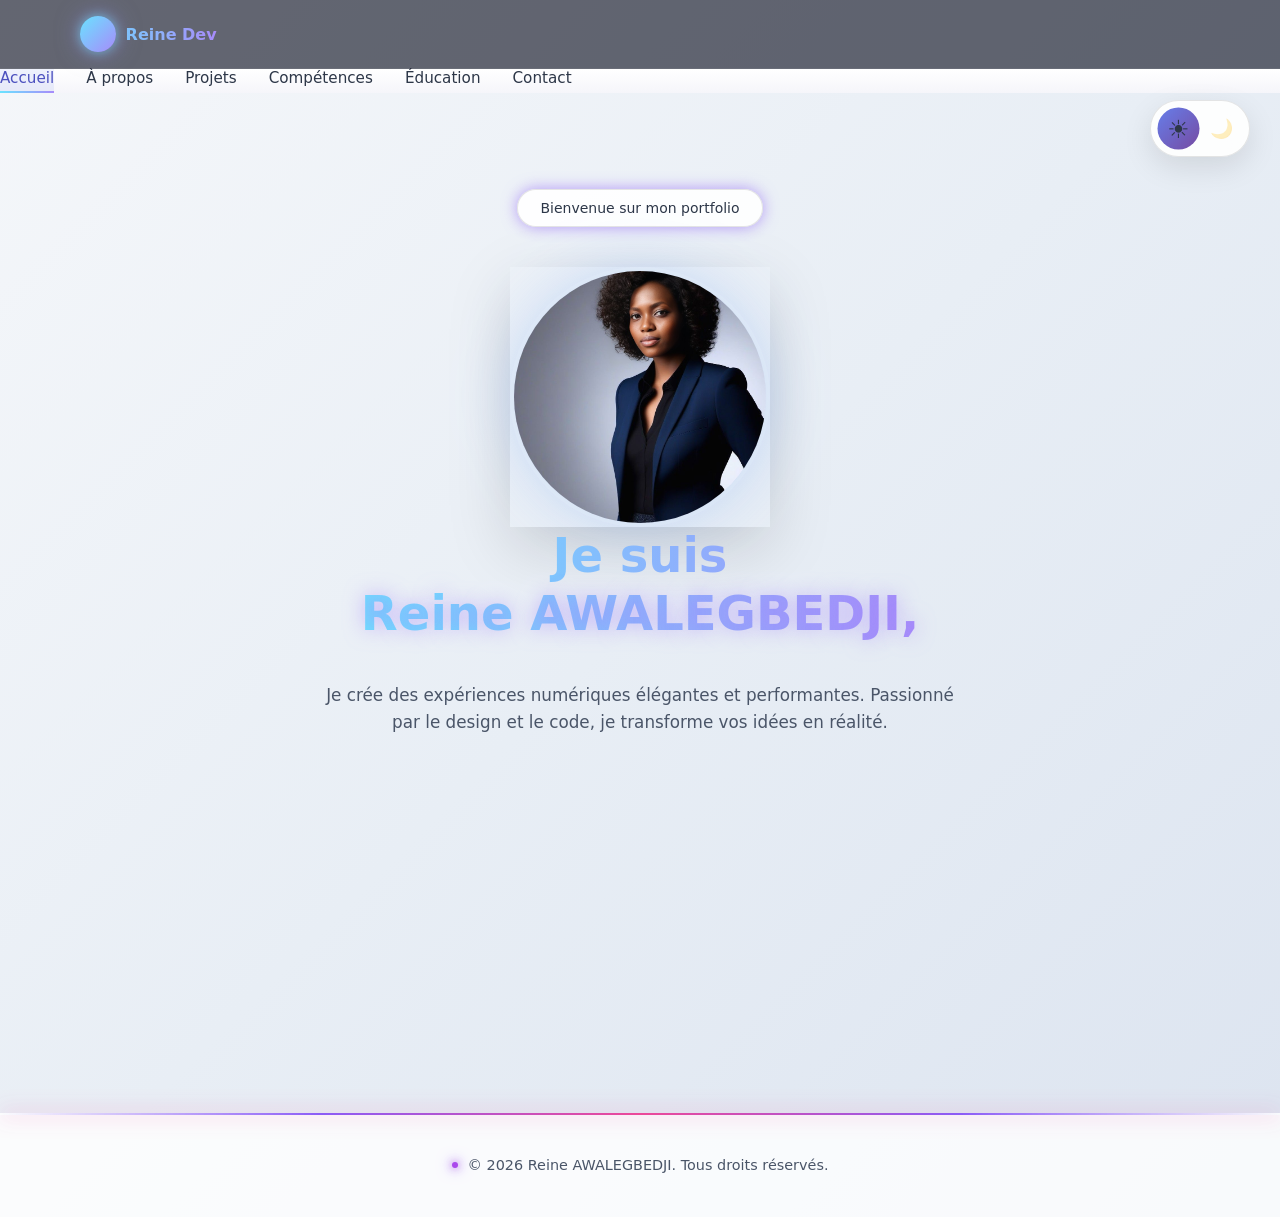
==== commit f0d1dbbf: "Fix HTML formatting and structure" ====
--- a/index.html
+++ b/index.html
@@ -24,27 +24,25 @@
   
   <header class="header">
   <div class="header-inner">
-
     <!-- LOGO -->
     <div class="logo">
       <span class="logo-icon"></span>
       <span class="logo-text">Reine Dev</span>
     </div>
-
-    <!-- NAVIGATION -->
-    <nav class="nav">
-      <a href="index.html" class="active">Accueil</a>
-      <a href="apropos.html">À propos</a>
-      <a href="projets.html">Projets</a>
-      <a href="competences.html">Compétences</a>
-      <a href="education.html"> Éducation</a>
-      <a href="contact.html">Contact</a>
-    </nav>
-
+    <!-- Le burger sera injecté ici par le JS -->
   </div>
 </header>
 
-
+<!-- ✅ NAV EN DEHORS DU HEADER-INNER -->
+<nav class="nav">
+  <a href="index.html" class="active">Accueil</a>
+  <a href="apropos.html">À propos</a>
+  <a href="projets.html">Projets</a>
+  <a href="competences.html">Compétences</a>
+  <a href="education.html">Éducation</a>
+  <a href="contact.html">Contact</a>
+</nav>
+  
 <section class="home-hero">
   <div class="hero-profile">
 
@@ -115,3 +113,4 @@
 <script src="mobile-menu.js"></script>
 </body>
 </html>
+
